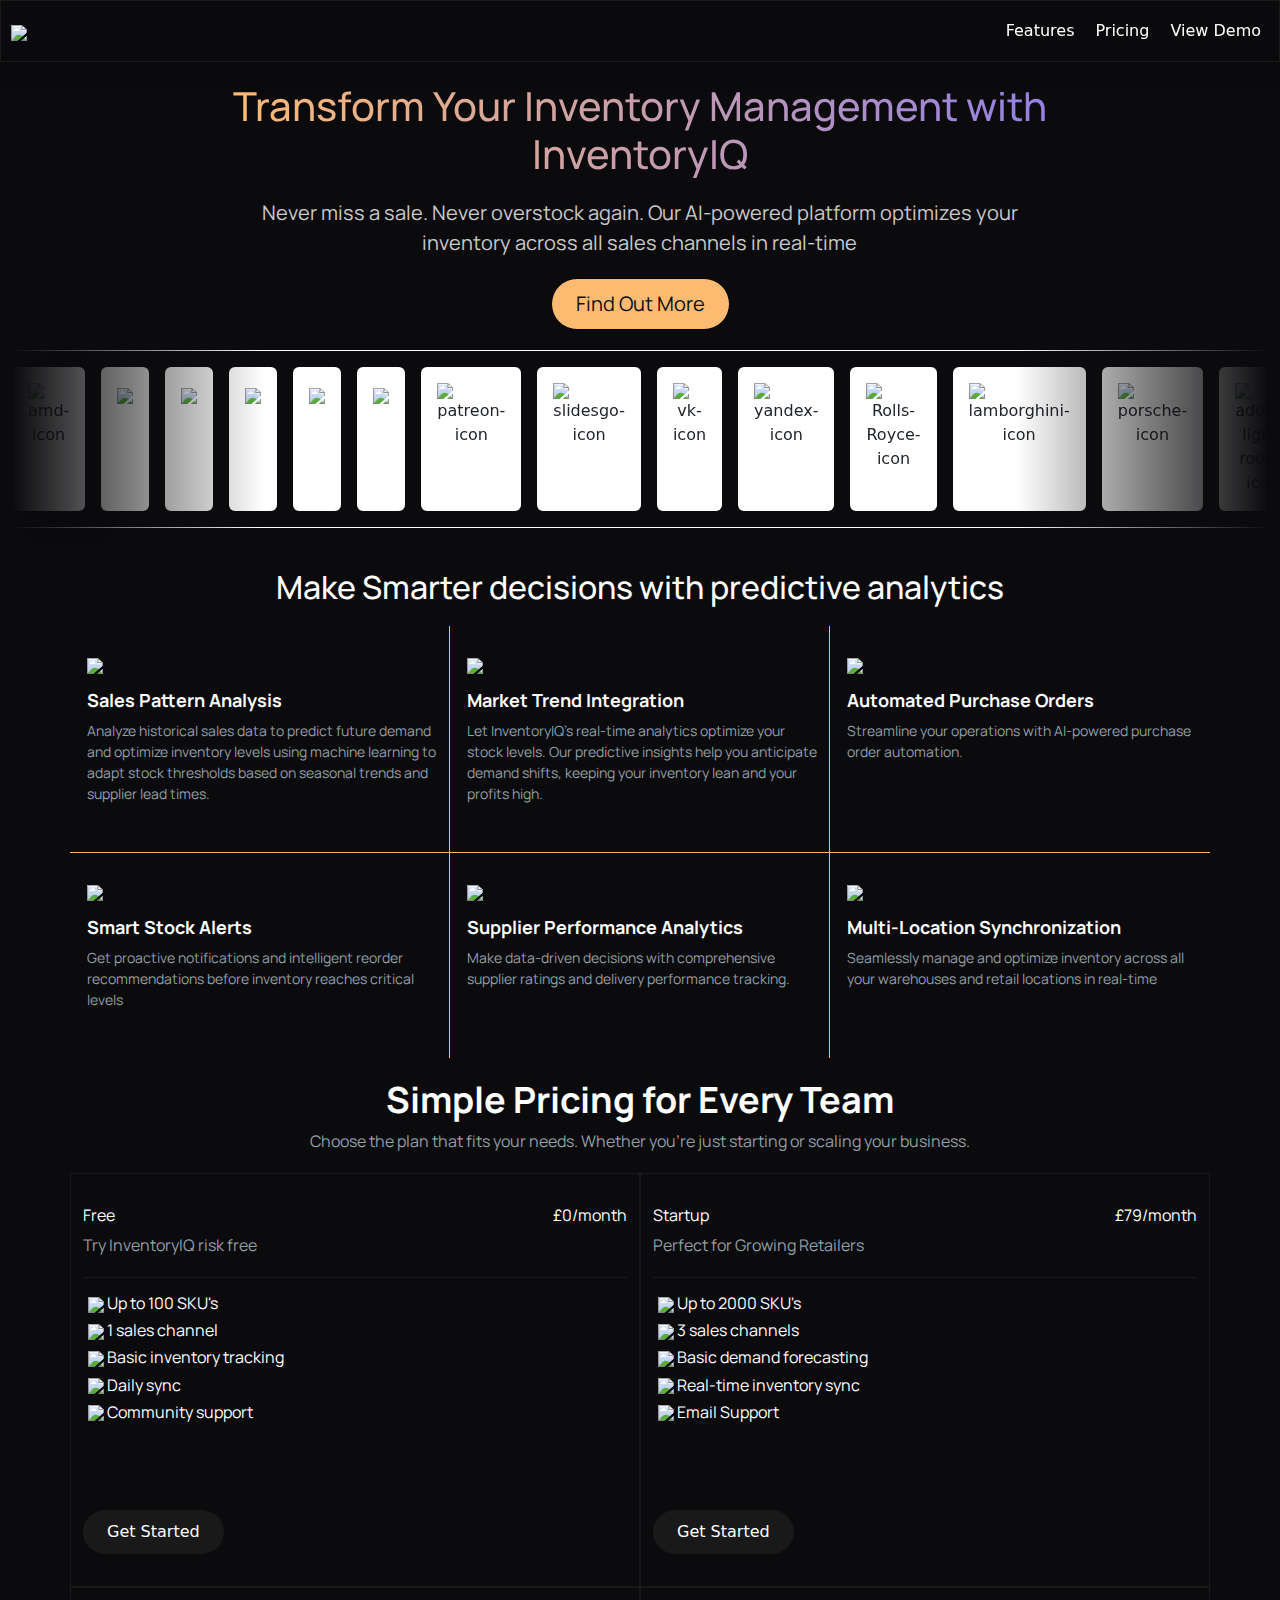
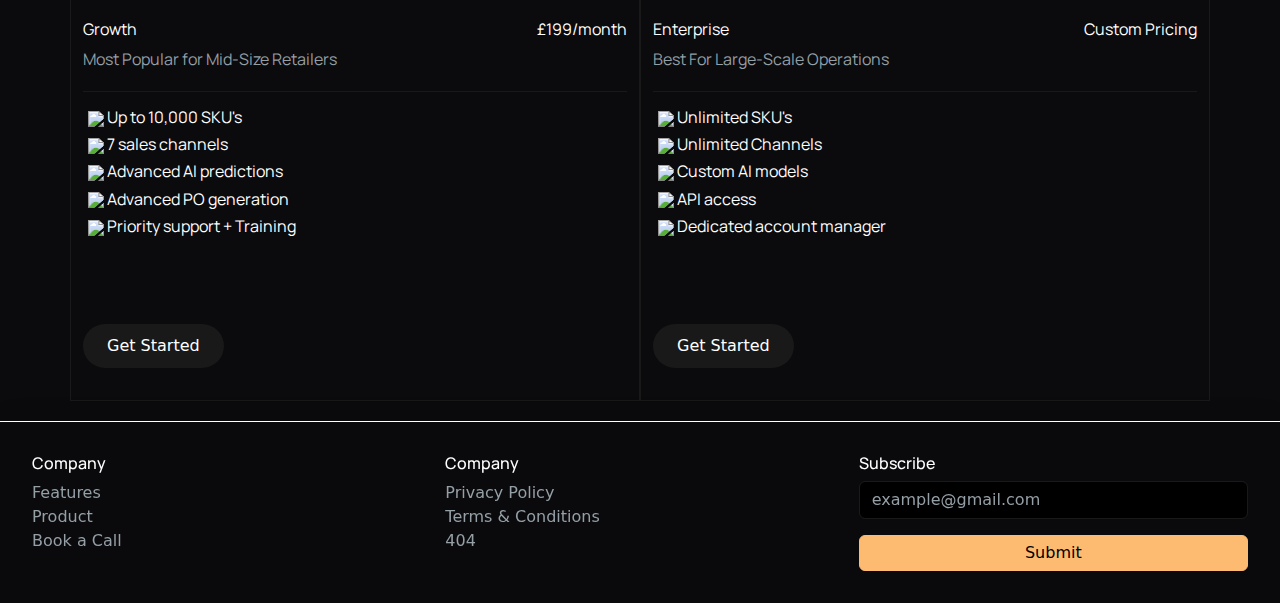
==== sass.html @ 571ef9f0 "Add files via upload" ====
<!DOCTYPE html>
<html>
    <head>
        <meta charset="utf-8">
        <meta http-equiv="X-UA-Compatible" content="IE=edge">
        <title></title>
        <meta name="description" content="">
        <meta name="viewport" content="width=device-width, initial-scale=1">

        <!--Google Fonts Api-->
        <link rel="preconnect" href="https://fonts.googleapis.com">
        <link rel="preconnect" href="https://fonts.gstatic.com" crossorigin>
        <link href="https://fonts.googleapis.com/css2?family=Manrope:wght@200..800&display=swap" rel="stylesheet">

        <link rel="stylesheet" href="sass.css">
        <!-- Bootstrap CSS for styling and layout-->
        <link href="https://cdn.jsdelivr.net/npm/bootstrap@5.3.3/dist/css/bootstrap.min.css" rel="stylesheet"
        integrity="sha384-QWTKZyjpPEjISv5WaRU9OFeRpok6YctnYmDr5pNlyT2bRjXh0JMhjY6hW+ALEwIH" 
        crossorigin="anonymous">
    </head>
<body class="body">

<nav id="nav1" class="navbar navbar-light navbar-expand-md sticky-top  ">
  <div class="container-fluid col-12   " id="navigation">
    <a href="" class="navbar-brand">
        <img src="./images/icons8-html.svg">
    </a>
    <!--Toggle Button for mobile devices-->
    <button class="navbar-toggler" type="button" data-bs-toggle="collapse" data-bs-target="#main-nav"
    aria-controls="main-nav" aria-expanded="false" aria-label="Toggle navigation">
      <span class="navbar-toggler-icon  "></span>
    </button>
    <!--Navbar Links-->
    <div class="collapse navbar-collapse justify-content-end align-center " id="main-nav">
        <ul class="navbar-nav">
          <li class="nav-item">
            <a class="nav-link" id="link1" href="#">Features</a>
          </li>

          <li class="nav-item">
            <a class="nav-link" id="link2" href="#">Pricing</a>
          </li>

          
          <li class="nav-item">
            <a class="nav-link " id="link3" href="#" >View Demo</a>
          </li>

          
        </ul>
    </div>
  </div>        
</nav>

<div class="container-fluid
" >
  <div class="row">
    <main>
      <h1 class="mx-auto text-center col-12 col-lg-8 ">Transform Your Inventory Management with InventoryIQ</h1>
      <p id="p1" class="text-center mx-auto col-12 col-lg-8"> Never miss a sale. Never overstock again. Our AI-powered 
      platform optimizes your inventory across all sales channels in real-time</p>

      <button class="mx-auto d-flex" id="cta">Find Out More</button>


      <div class="scroller col-12 mx-auto text-center d-flex" data-animated="true"  >
        <ul class="tag-list scroller__inner ">
          <li class="shadow-lg rounded" ><a ><img class="img" src="./images/amd.svg" alt="amd-icon"></a>
          </li>
          <li class="rounded"><a ><img class="img" src="./images/docker.svg"></a>
          </li>
          <li class="rounded"><a ><img class="img" src="./images/firefox.svg"></a>
          </li>
          <li class="rounded"><a ><img class="img" src="./images/freepik.svg"></a>
          </li>      
          <li class="rounded" ><a ><img class="img" src="./images/illustrator.svg"></a>
          </li>
          
          <li class="rounded"><a ><img class="img" src="./images/napster.svg" 
             ></a></li>
    
          <li class="rounded"><a ><img class="img" src="./images/patreon.svg
            " alt="patreon-icon"></a></li>
    
          <li class="rounded"><a ><img class="img" src="./images/slidesgo.svg"  
            alt="slidesgo-icon"></a></li> 
    
          <li class="rounded"><a ><img class="img" src="./images/vk.svg" 
           alt="vk-icon" ></a></li>  
    
          <li class="rounded"><a ><img class="img" src="./images/yandex.svg"
           alt="yandex-icon"  ></a></li>

           <li class="rounded"><a ><img class="img" src="./images/rolls-royce-icon.svg"
            alt="Rolls-Royce-icon"  ></a></li> 

          <li class="rounded"><a ><img class="img" src="./images/lamborghini-icon.svg"
          alt="lamborghini-icon"  ></a></li>

          <li class="rounded"><a ><img class="img" src="./images/porsche-icon.svg"
            alt="porsche-icon"  ></a></li>

           <li class="rounded"><a ><img class="img" src="./images/adobe-light-room-icon.svg"
           alt="adobe-light-room-icon"  ></a></li>  

           <li class="rounded"><a ><img class="img" src="./images/zhihu-icon.svg"
            alt="zhihu-icon"  ></a></li>

          <!--Section 2 of Icons-->

           <li class="rounded"><a ><img class="img" src="./images/amd.svg" alt="amd-icon"
            aria-hidden="true"></a></li>

           <li class="rounded"><a ><img class="img" src="./images/docker.svg"
            aria-hidden="true"></a></li>

           <li class="rounded"><a ><img class="img" src="./images/firefox.svg"
            aria-hidden="true"></a></li>

           <li class="rounded"><a ><img class="img" src="./images/freepik.svg"
            aria-hidden="true"></a></li>  

           <li class="rounded"><a ><img class="img" src="./images/illustrator.svg" 
            aria-hidden="true"></a>

            <li class="rounded"><a ><img class="img" src="./images/napster.svg" 
            aria-hidden="true"  ></a></li>
     
           <li class="rounded"><a ><img class="img" src="./images/patreon.svg
             " aria-hidden="true" alt="patreon-icon"></a></li>
     
           <li class="rounded"><a ><img class="img" src="./images/slidesgo.svg"  
             alt="slidesgo-icon" aria-hidden="true"></a></li> 
     
           <li class="rounded"><a ><img class="img" src="./images/vk.svg" 
            alt="vk-icon" aria-hidden="true" ></a></li>  
     
           <li class="rounded"><a ><img class="img" src="./images/yandex.svg"
            alt="yandex-icon" aria-hidden="true" ></a></li>
           </li>

           <li class="rounded"><a ><img class="img" src="./images/rolls-royce-icon.svg"
            alt="Rolls-Royce-icon" aria-hidden="true" ></a></li> 

          <li class="rounded"><a ><img class="img" src="./images/lamborghini-icon.svg"
          alt="lamborghini-icon" aria-hidden="true" ></a></li>

          <li class="rounded"><a ><img class="img" src="./images/porsche-icon.svg"
            alt="porsche-icon"  aria-hidden="true"></a></li>

           <li class="rounded"><a ><img class="img" src="./images/adobe-light-room-icon.svg"
           alt="adobe-light-room-icon" aria-hidden="true" ></a></li>  

           <li class="rounded"><a ><img class="img" src="./images/zhihu-icon.svg"
            alt="zhihu-icon" aria-hidden="true" ></a></li>
        </ul>
      </div> 

    </main>
    
    
    
  </div>
</div>

<div class="container" id="features">
  <div class="row justify-content-center">

    <h2 id="h2" class="col-12  col-md-12 mx-auto text-center">Make Smarter decisions with predictive analytics</h2>
    
    <div id="section1" class="section col-sm-12 col-md-4   ">
      <img src="./images/graph-icon.svg">
      <h2>Sales Pattern Analysis</h2>
      <p>Analyze historical sales data to predict future demand and optimize inventory levels using machine
      learning to adapt stock thresholds based on seasonal trends and supplier lead times.</p>
    </div>

    <div id="section2" class="section col-sm-12 col-md-4  ">
      <img src="./images/bullseye-icon.svg">
      <h2>Market Trend Integration</h2>
      <p>Let InventoryIQ's real-time analytics optimize your stock levels. Our predictive insights help you
      anticipate demand shifts, keeping your inventory lean and your profits high.</p>
    </div>

    <div id="section3" class="section col-sm-12 col-md-4  ">
      <img src="./images/lightning-icon.svg">
      <h2>Automated Purchase Orders</h2>
      <p>Streamline your operations with AI-powered purchase order automation.</p>
    </div>

    
    
      <div id="section4" class="section col-sm-12 col-md-4  ">
        <img src="./images/performance-graph-icon.svg">
        <h2>Smart Stock Alerts</h2>
        <p>Get proactive notifications and intelligent reorder recommendations before inventory reaches critical levels</p>
      </div>

      <div id="section5" class="section col-sm-12  col-md-4  ">
        <img src="./images/transport-cart-icon.svg">
        <h2>Supplier Performance Analytics</h2>
        <p>Make data-driven decisions with comprehensive supplier ratings and delivery performance tracking.</p>
      </div>

      <div id="section6" class="section col-sm-12 col-md-4  ">
        <img src="./images/location-pin-icon.svg">
        <h2>Multi-Location Synchronization</h2>
        <p>Seamlessly manage and optimize inventory across all your warehouses and retail locations in real-time</p>
      </div>
    
    

  </div>

</div>

<div class="container" id="pricing">
  <div class="row justify-content-center " >
    <h2 class="mx-auto text-center col-12 col-lg-8" id="pricingH2">Simple Pricing for Every Team</h2>
    <p id="pricingParagraph" class="mx-auto text-center col-10 col-lg-8">Choose the plan that fits your needs.
       Whether you're just starting or scaling your business.</p>

       
          <div class="col-sm-12 col-md-6  " id="free">
            <div  class="d-flex justify-content-between col-12"> 
              <h2 class="float-start ">Free</h2>
              <h2 class="float-end ">£0/month</h2> </div>
              <p>Try InventoryIQ risk free</p>  

                <h2><img src="./images/tick-icon.svg" class="pricingImage"> Up to 100 SKU's</h2> 
                <h2><img src="./images/tick-icon.svg" class="pricingImage"> 1 sales channel</h2> 
                <h2><img src="./images/tick-icon.svg" class="pricingImage"> Basic inventory tracking</h2> 
                <h2><img src="./images/tick-icon.svg" class="pricingImage"> Daily sync</h2>
                <h2><img src="./images/tick-icon.svg" class="pricingImage"> Community support</h2> 

                <button class="pricingCta rounded-pill">Get Started</button>

          </div>


          <div class="col-sm-12 col-md-6" id="startup">
            <div  class="d-flex justify-content-between col-12"> 
              <h2 class="float-start ">Startup</h2>
              <h2 class="float-end ">£79/month</h2> </div>
              <p>Perfect for Growing Retailers</p>

              <h2><img src="./images/tick-icon.svg" class="pricingImage"> Up to 2000 SKU's</h2>
              <h2><img src="./images/tick-icon.svg" class="pricingImage"> 3 sales channels</h2>
              <h2><img src="./images/tick-icon.svg" class="pricingImage"> Basic demand forecasting</h2>
              <h2><img src="./images/tick-icon.svg" class="pricingImage"> Real-time inventory sync</h2>
              <h2><img src="./images/tick-icon.svg" class="pricingImage"> Email Support</h2>

              <button class="pricingCta rounded-pill">Get Started</button>

          </div>


          <div class="col-sm-12 col-md-6" id="growth">
            
              <div  class="d-flex justify-content-between col-12"> 
                <h2 class="float-start ">Growth</h2>
                <h2 class="float-end ">£199/month</h2> </div>
                <p>Most Popular for Mid-Size Retailers</p>

                <h2><img src="./images/tick-icon.svg" class="pricingImage"> Up to 10,000 SKU's</h2>
                <h2><img src="./images/tick-icon.svg" class="pricingImage"> 7 sales channels</h2>
                <h2><img src="./images/tick-icon.svg" class="pricingImage"> Advanced AI predictions</h2>
                <h2><img src="./images/tick-icon.svg" class="pricingImage"> Advanced PO generation</h2>
                <h2><img src="./images/tick-icon.svg" class="pricingImage"> Priority support + Training</h2>

                <button class="pricingCta rounded-pill">Get Started</button>

          </div>

          <div class="col-sm-12 col-md-6 " id="enterprise">
            <div  class="d-flex justify-content-between col-12"> 
              <h2 class="float-start ">Enterprise</h2>
              <h2 class="float-end ">Custom Pricing </h2> </div>
              <p>Best For Large-Scale Operations </p>

              <h2><img src="./images/tick-icon.svg" class="pricingImage"> Unlimited SKU's</h2>
              <h2><img src="./images/tick-icon.svg" class="pricingImage"> Unlimited Channels</h2>
              <h2><img src="./images/tick-icon.svg" class="pricingImage"> Custom AI models</h2>
              <h2><img src="./images/tick-icon.svg" class="pricingImage"> API access</h2>
              <h2><img src="./images/tick-icon.svg" class="pricingImage"> Dedicated account manager</h2>

              <button class="pricingCta rounded-pill">Get Started</button>

          </div>  
       
  </div>
</div>



<!--Footer-->
<div class="container-fluid" id="footer">
  <div class="row justify-content-center">

    <div class=" col-sm-12 col-md-4">
      <h2>Company</h2>
        <ul>
          <li><a>Features</a></li>
          <li><a href="#">Product</a></li>
          <li><a href="#">Book a Call</a></li>
        </ul>
    </div>

    <div class="col-sm-12  col-md-4">
      <h2>Company</h2>
      <ul>
        <li><a href="#">Privacy Policy</a></li>
        <li><a href="#">Terms & Conditions</a></li>
        <li><a href="#">404</a></li>
      </ul>
    </div>

    <div class="col-sm-12 col-md-4">
      <h2>Subscribe</h2>
      <form>
        <input type="email" class="form-control " placeholder="example@gmail.com" id="emailLabel">
        <button type="submit" id="formCta" class="text-center col-12 ">Submit</button>

      </form>
    </div>


  </div>
</div>






<script src="https://cdn.jsdelivr.net/npm/@popperjs/core@2.11.8/dist/umd/popper.min.js" integrity="sha384-I7E8VVD/ismYTF4hNIPjVp/Zjvgyol6VFvRkX/vR+Vc4jQkC+hVqc2pM8ODewa9r" crossorigin="anonymous"></script>
<script src="https://cdn.jsdelivr.net/npm/bootstrap@5.3.3/dist/js/bootstrap.min.js" integrity="sha384-0pUGZvbkm6XF6gxjEnlmuGrJXVbNuzT9qBBavbLwCsOGabYfZo0T0to5eqruptLy" crossorigin="anonymous"></script>
<script src="https://ajax.googleapis.com/ajax/libs/jquery/3.7.1/jquery.min.js"></script>
<script src="./main.js"></script>
</body>
</html>
---- sass.css ----
* {
    padding: 0px;
    margin: 0px;

}

.body{
    background: #0B0B0D;
}

#nav1{
  padding: 10px;
}

/* #navigation {
    
border-radius: 16px;
background:rgba(0, 0, 0,0.01);
box-shadow: 0 4px 30px rgba(0, 0, 0, 0.1);
backdrop-filter: blur(20px);
-webkit-backdrop-filter: blur(20px);
border: 1px solid #19191A;
margin-bottom: 20px;
padding: 10px;
} */


.navbar-toggler-icon {
   
background-image: url("data:image/svg+xml,%3csvg xmlns='http://www.w3.org/2000/svg' viewBox='0 0 30 30'%3e%3cpath stroke='rgba(255, 255, 255, 1)' stroke-linecap='round' stroke-miterlimit='10' stroke-width='2' d='M4 7h22M4 15h22M4 23h22'/%3e%3c/svg%3e") !important;
}


#link1{
    color:#ffffff;
    cursor: pointer;
}

#link2{
    color:#ffffff;
    cursor: pointer;
    margin-left: 5px;
}

#link3{
    color:#ffffff;
    cursor: pointer;
    margin-left: 5px;
}

h1,p,h2 {
    font-family: 'Manrope';
}

main h1, main p {
  margin-bottom: 20px;
  padding: 0px;
}

h1{
  
    background: #FDBB72;
    background: linear-gradient(to right, #FDBB72 0%, #927FE4 100%);
    -webkit-background-clip: text;
    -webkit-text-fill-color: transparent;
    font-size: 40px;
    padding-bottom:20px;
    font-weight: bold;
}

p{
    color: #ffffffcc;
    font-size: 20px;
    padding-bottom: 20px;
}

#h2{
  color: #ffffff;
  margin-bottom: 20px;
}

#h1{
  font-size: 40px;
  color:  #FDBB72;
  margin-bottom: 20px;
}

#cta{
    background-color:#FDBB72;
    font-family:'Manrope';
    font-size: 20px;
    color: #0B0B0D;
    padding:10px 24px;
    border-radius:50px;
    border: 1px solid black;
    margin-bottom: 20px;
}

#cta:hover{
    opacity:0.7;
}

/*Infinite Scroll CSS */




.tag-list {
    margin: 0;
    padding-inline: 0;
    list-style: none;
  }
  
  .tag-list li{
    padding: 1rem;
    background-color: white;
  }
  
  .scroller {
  /* max-width: 600px; */
  max-width: 600px;
    margin-bottom: 20px
  }
  
  
  .scroller__inner {
    display: flex;
    gap: 1rem;
    padding-block: 1rem;
    /*max-width: 600px;*/
    border-bottom: 1px solid white;
    border-top: 1px solid white;
    margin-bottom: 20px;
  }
  
  
  
  .scroller[data-animated=true]{
    overflow: hidden;
    /*max-width: 600px;*/
    max-width: 100%;
    -webkit-mask: linear-gradient(
      90deg,
      transparent,
      white 20%,
      white 80%,
      transparent
      );
  
      mask: linear-gradient(
      90deg,
      transparent,
      white 20%,
      white 80%,
      transparent
      );
  }
  
  .scroller[data-animated=true] .scroller__inner {
    flex-wrap: nowrap;
    animation: 
    scroll
    var(--_animation-duration,50s)
    var(--_animation-direction,forwards)
    linear infinite;
    width: max-content;
  }
  
  .scroller[data-direction='right']{
    --_animation-direction: reverse;
  }
  
  -scroller[data-direction='left']{
    --_animation-direction: forwards;
  }
  
  .scroller[data-speed='fast']{
  --_animation-duration: 40s;
  }
  
  .scroller[data-speed="slow"]{
  --_animation-duration: 120s;
  }
  
  @keyframes scroll {
    to {
      transform: translate(calc(-50% - 0.5rem));
    }
  }
  
  .img {
    width: 52px;
    
  }
  
  

/* End of Infinite Scroll CSS*/

#features h2, #features p {
  padding: 0px;
}

.section {
  
  padding:32px;
  gap: 16px;
  
}

#h2 {
  margin-bottom: 20px !important;
  margin-left: 0px !important;
  margin-right: 0px !important;

}

.section h2 {
  font-weight: bold;
  font-size: 18px;
  color:white;
  margin-left: 5px;
  padding: 0px;
}

.section p {
  color:#949fa6;
  font-size: 14px;
  margin-left: 5px;
}

.section img {
  margin-left: 5px;
  width: 24px;
  padding-bottom: 16px;
  
}
/*
#section1,#section2 {
  border-right: 1px solid #FDBB72;
  border-bottom:1px solid #FDBB72;
}

#section3 {
  border-bottom: 1px solid #FDBB72;
}

#section4,#section5 {
  border-right: 1px solid #FDBB72;
}
*/
#features{
  margin-bottom: 20px;
}

#pricing {
  margin-bottom: 20px;
}

#pricingH2 {
  color: white;
  font-weight: bold;
  font-size: 36px;
  padding: 0px;
}

#pricingParagraph{
  color: #949fa6;
  font-size: 16px;
  padding: 0px;
  margin-bottom: 20px;
}

#footer {
  background:rgba(0, 0, 0,0.01);
box-shadow: 0 4px 30px rgba(0, 0, 0, 0.1);
backdrop-filter: blur(20px);
-webkit-backdrop-filter: blur(20px);
border-top: 1px solid #ffffff;
padding: 32px;
}

/*#free {
  width: 40%;
}*/

#free, #startup, #growth, #enterprise {
  gap: 80px;
  padding-bottom: 32px;
  padding-top: 32px;
  border: 1px solid #19191A;
}

#free h2, #startup h2, #growth h2, #enterprise h2 {
  font-size: 16px;
  font-weight:normal;
  color:#ffffff;
}

.pricingImage {
  height: 16px;
  padding-left: 5px;
}

#free p , #startup p, #growth p, #enterprise p{
  color: #949fa6;
  font-size: 16px;
  border-bottom: 1px solid #19191A;

}

.pricingCta {
  background-color: #19191A;
  color: #ffffff;
  padding: 10px 24px;
  border: none;
  margin-top: 80px;
}

.pricingCta:hover {
  opacity: 0.7;
}



#footer h2 {
  color: #ffffff;
  font-size: 16px;
}

#footer li {
  list-style: none;
}

#footer a {
  color: #949fa6;
}

#footer ul {
  padding: 0px;
}

#emailLabel {
  background-color: #000000;
  border: 1px solid #19191A;
  color: #ffffff;
  margin-bottom: 16px;
}

#emailLabel::placeholder {
  color: #949fa6;
}

#emailLabel:focus-within {
  border-color: #FDBB72 !important;
  box-shadow: none !important;
  color: white;
}

#formCta {
  background-color: #FDBB72;
  border: 1px solid #FDBB72;
  border-radius:var(--bs-border-radius);
  padding: 5px;
}

li a {
  text-decoration: none;
}


 @media only screen and (min-width:450px) and (max-width:575.98px) {
/* Styles for Portrait phones */
#section1, #section2, #section3, #section4 , #section5 , #section6 {
  border-bottom: 1px solid #FDBB72;
  border-right: none;
}

#navigation {
    
  background:rgba(0, 0, 0,0.01);
  box-shadow: 0 4px 30px rgba(0, 0, 0, 0.1);
  backdrop-filter: blur(20px);
  -webkit-backdrop-filter: blur(20px);
  border: 1px solid #19191A;
  margin-bottom: 20px;
  padding: 10px;
  border-radius: 0px;
  }

  #nav1 {
    padding: 0px;
  }

  #link3,#link2,#link1 {
    margin-left: 5px;
  }

  #section1,#section2,#section3,#section4,#section5,#section6{
    border: none;
  }

 
}


@media only screen and (min-width:576px) and (max-width:767.98px) {
/* Styles for Landscape phones */ 


#navigation {
    
  background:rgba(0, 0, 0,0.01);
  box-shadow: 0 4px 30px rgba(0, 0, 0, 0.1);
  backdrop-filter: blur(20px);
  -webkit-backdrop-filter: blur(20px);
  border: 1px solid #19191A;
  margin-bottom: 20px;
  padding: 10px;
  border-radius: 0px;
  margin-top: 0px;
  margin-left: 0px;
  margin-right: 0px;
  }

  #nav1 {
    padding: 0px;
  }

  #link3,#link2,#link1 {
    margin-left: 5px;
  }

  
  #section1,#section2,#section3,#section4,#section5,#section6{
    border: none;
  }

}

@media only screen and (min-width:768px) and (max-width:991.98px) {
 /* Styles tablets */

 #nav1 {
  padding: 0px;
 }

 #navigation {
    
  background:rgba(0, 0, 0,0.01);
  box-shadow: 0 4px 30px rgba(0, 0, 0, 0.1);
  backdrop-filter: blur(20px);
  -webkit-backdrop-filter: blur(20px);
  border: 1px solid #19191A;
  margin-bottom: 20px;
  padding: 10px;
  border-radius: 0px;
  margin-top: 0px;
  margin-left: 0px;
  margin-right: 0px;
  }

  #link3,#link2,#link1 {
    margin-left: 5px;
  }

  
#section1,#section2 {
  border-right: 1px solid #FDBB72;
  border-bottom:1px solid #FDBB72;
}

#section3 {
  border-bottom: 1px solid #FDBB72;
}

#section4,#section5 {
  border-right: 1px solid #FDBB72;
}

}

@media only screen and  (min-width:992px) and (max-width:1199.98px) {
/* Styles for portrait tablets and large phones */

#link3,#link2,#link1 {
  margin-left: 5px;
}


#section1,#section2 {
border-right: 1px solid #FDBB72;
border-bottom:1px solid #FDBB72;
}

#section3 {
border-bottom: 1px solid #FDBB72;
}

#section4,#section5 {
border-right: 1px solid #FDBB72;
}

#nav1 {
  padding: 0px;
 }

 #navigation {
    
  background:rgba(0, 0, 0,0.01);
  box-shadow: 0 4px 30px rgba(0, 0, 0, 0.1);
  backdrop-filter: blur(20px);
  -webkit-backdrop-filter: blur(20px);
  border: 1px solid #19191A;
  margin-bottom: 20px;
  padding: 10px;
  border-radius: 0px;
  margin-top: 0px;
  margin-left: 0px;
  margin-right: 0px;
  }

}

@media only screen and (min-width: 1200px)  {
/* Styles for laptops and desktops */

#nav1 {
  padding: 0px;
 }

 #navigation {
    
  background:rgba(0, 0, 0,0.01);
  box-shadow: 0 4px 30px rgba(0, 0, 0, 0.1);
  backdrop-filter: blur(20px);
  -webkit-backdrop-filter: blur(20px);
  border: 1px solid #19191A;
  margin-bottom: 20px;
  padding: 10px;
  border-radius: 0px;
  margin-top: 0px;
  margin-left: 0px;
  margin-right: 0px;
  }

  #link3,#link2,#link1 {
    margin-left: 5px;
  }
  
  
  #section1,#section2 {
  border-right: 1px solid #FDBB72;
  border-bottom:1px solid #FDBB72;
  }
  
  #section3 {
  border-bottom: 1px solid #FDBB72;
  }
  
  #section4,#section5 {
  border-right: 1px solid #FDBB72;
  }

}
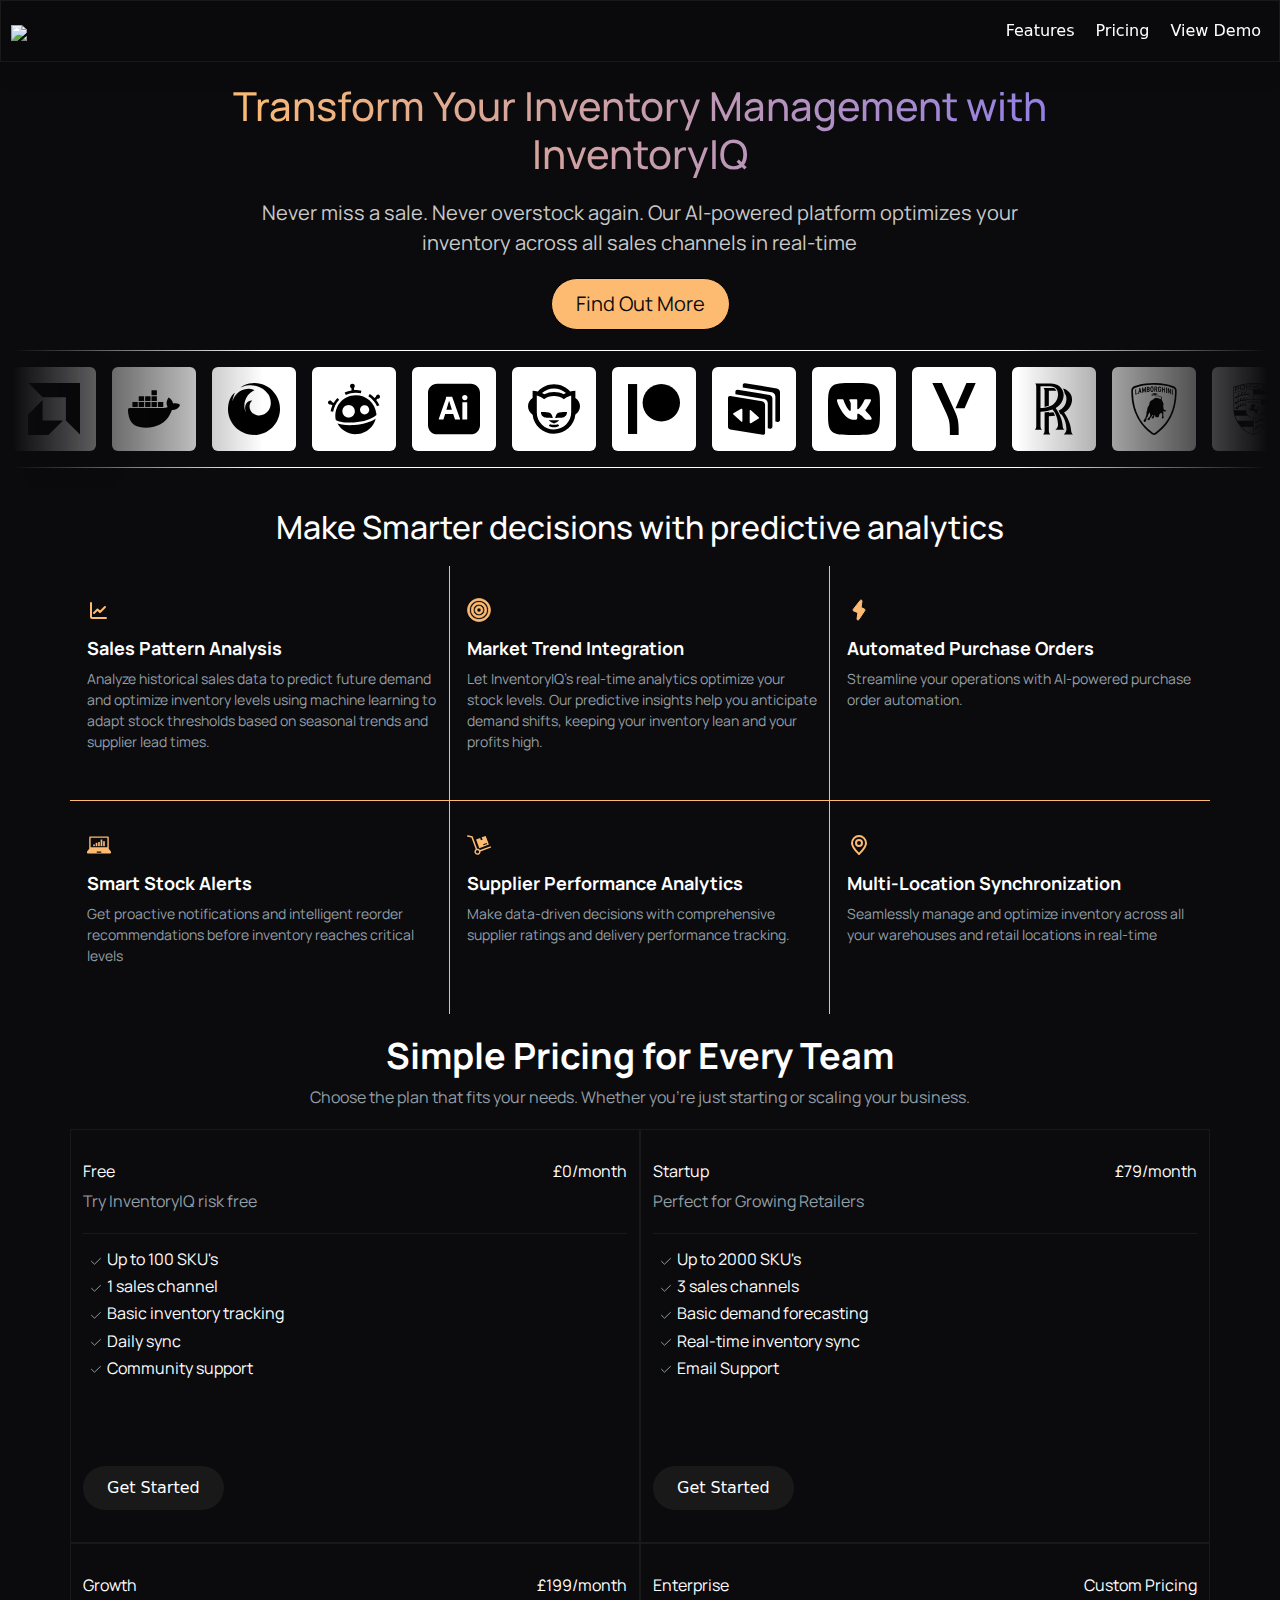
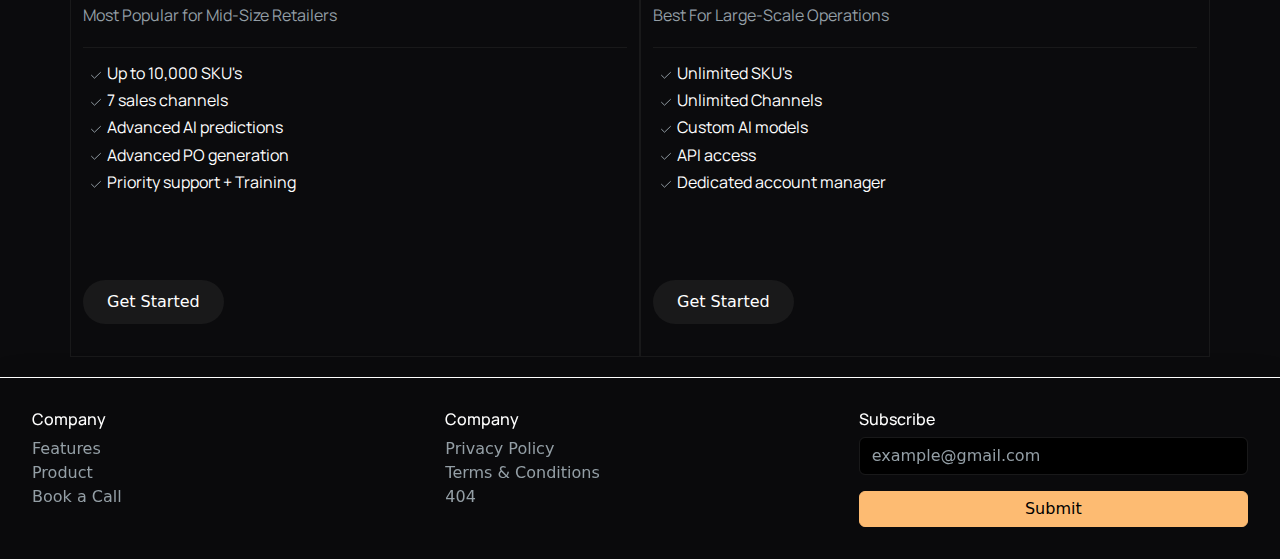
==== commit 76628b80: "Update sass.html" ====
--- a/sass.html
+++ b/sass.html
@@ -23,7 +23,7 @@
 <nav id="nav1" class="navbar navbar-light navbar-expand-md sticky-top  ">
   <div class="container-fluid col-12   " id="navigation">
     <a href="" class="navbar-brand">
-        <img src="./images/icons8-html.svg">
+        <img src="images/icons8-html.svg">
     </a>
     <!--Toggle Button for mobile devices-->
     <button class="navbar-toggler" type="button" data-bs-toggle="collapse" data-bs-target="#main-nav"
@@ -65,93 +65,93 @@
 
       <div class="scroller col-12 mx-auto text-center d-flex" data-animated="true"  >
         <ul class="tag-list scroller__inner ">
-          <li class="shadow-lg rounded" ><a ><img class="img" src="./images/amd.svg" alt="amd-icon"></a>
-          </li>
-          <li class="rounded"><a ><img class="img" src="./images/docker.svg"></a>
-          </li>
-          <li class="rounded"><a ><img class="img" src="./images/firefox.svg"></a>
-          </li>
-          <li class="rounded"><a ><img class="img" src="./images/freepik.svg"></a>
+          <li class="shadow-lg rounded" ><a ><img class="img" src="images/amd.svg" alt="amd-icon"></a>
+          </li>
+          <li class="rounded"><a ><img class="img" src="images/docker.svg"></a>
+          </li>
+          <li class="rounded"><a ><img class="img" src="images/firefox.svg"></a>
+          </li>
+          <li class="rounded"><a ><img class="img" src="images/freepik.svg"></a>
           </li>      
-          <li class="rounded" ><a ><img class="img" src="./images/illustrator.svg"></a>
+          <li class="rounded" ><a ><img class="img" src="images/illustrator.svg"></a>
           </li>
           
-          <li class="rounded"><a ><img class="img" src="./images/napster.svg" 
+          <li class="rounded"><a ><img class="img" src="images/napster.svg" 
              ></a></li>
     
-          <li class="rounded"><a ><img class="img" src="./images/patreon.svg
+          <li class="rounded"><a ><img class="img" src="images/patreon.svg
             " alt="patreon-icon"></a></li>
     
-          <li class="rounded"><a ><img class="img" src="./images/slidesgo.svg"  
+          <li class="rounded"><a ><img class="img" src="images/slidesgo.svg"  
             alt="slidesgo-icon"></a></li> 
     
-          <li class="rounded"><a ><img class="img" src="./images/vk.svg" 
+          <li class="rounded"><a ><img class="img" src="images/vk.svg" 
            alt="vk-icon" ></a></li>  
     
-          <li class="rounded"><a ><img class="img" src="./images/yandex.svg"
+          <li class="rounded"><a ><img class="img" src="images/yandex.svg"
            alt="yandex-icon"  ></a></li>
 
-           <li class="rounded"><a ><img class="img" src="./images/rolls-royce-icon.svg"
+           <li class="rounded"><a ><img class="img" src="images/rolls-royce-icon.svg"
             alt="Rolls-Royce-icon"  ></a></li> 
 
-          <li class="rounded"><a ><img class="img" src="./images/lamborghini-icon.svg"
+          <li class="rounded"><a ><img class="img" src="images/lamborghini-icon.svg"
           alt="lamborghini-icon"  ></a></li>
 
-          <li class="rounded"><a ><img class="img" src="./images/porsche-icon.svg"
+          <li class="rounded"><a ><img class="img" src="images/porsche-icon.svg"
             alt="porsche-icon"  ></a></li>
 
-           <li class="rounded"><a ><img class="img" src="./images/adobe-light-room-icon.svg"
+           <li class="rounded"><a ><img class="img" src="images/adobe-light-room-icon.svg"
            alt="adobe-light-room-icon"  ></a></li>  
 
-           <li class="rounded"><a ><img class="img" src="./images/zhihu-icon.svg"
+           <li class="rounded"><a ><img class="img" src="images/zhihu-icon.svg"
             alt="zhihu-icon"  ></a></li>
 
           <!--Section 2 of Icons-->
 
-           <li class="rounded"><a ><img class="img" src="./images/amd.svg" alt="amd-icon"
+           <li class="rounded"><a ><img class="img" src="images/amd.svg" alt="amd-icon"
             aria-hidden="true"></a></li>
 
-           <li class="rounded"><a ><img class="img" src="./images/docker.svg"
+           <li class="rounded"><a ><img class="img" src="images/docker.svg"
             aria-hidden="true"></a></li>
 
-           <li class="rounded"><a ><img class="img" src="./images/firefox.svg"
+           <li class="rounded"><a ><img class="img" src="images/firefox.svg"
             aria-hidden="true"></a></li>
 
-           <li class="rounded"><a ><img class="img" src="./images/freepik.svg"
+           <li class="rounded"><a ><img class="img" src="images/freepik.svg"
             aria-hidden="true"></a></li>  
 
-           <li class="rounded"><a ><img class="img" src="./images/illustrator.svg" 
+           <li class="rounded"><a ><img class="img" src="images/illustrator.svg" 
             aria-hidden="true"></a>
 
-            <li class="rounded"><a ><img class="img" src="./images/napster.svg" 
+            <li class="rounded"><a ><img class="img" src="images/napster.svg" 
             aria-hidden="true"  ></a></li>
      
-           <li class="rounded"><a ><img class="img" src="./images/patreon.svg
+           <li class="rounded"><a ><img class="img" src="images/patreon.svg
              " aria-hidden="true" alt="patreon-icon"></a></li>
      
-           <li class="rounded"><a ><img class="img" src="./images/slidesgo.svg"  
+           <li class="rounded"><a ><img class="img" src="images/slidesgo.svg"  
              alt="slidesgo-icon" aria-hidden="true"></a></li> 
      
-           <li class="rounded"><a ><img class="img" src="./images/vk.svg" 
+           <li class="rounded"><a ><img class="img" src="images/vk.svg" 
             alt="vk-icon" aria-hidden="true" ></a></li>  
      
-           <li class="rounded"><a ><img class="img" src="./images/yandex.svg"
+           <li class="rounded"><a ><img class="img" src="images/yandex.svg"
             alt="yandex-icon" aria-hidden="true" ></a></li>
            </li>
 
-           <li class="rounded"><a ><img class="img" src="./images/rolls-royce-icon.svg"
+           <li class="rounded"><a ><img class="img" src="images/rolls-royce-icon.svg"
             alt="Rolls-Royce-icon" aria-hidden="true" ></a></li> 
 
-          <li class="rounded"><a ><img class="img" src="./images/lamborghini-icon.svg"
+          <li class="rounded"><a ><img class="img" src="images/lamborghini-icon.svg"
           alt="lamborghini-icon" aria-hidden="true" ></a></li>
 
-          <li class="rounded"><a ><img class="img" src="./images/porsche-icon.svg"
+          <li class="rounded"><a ><img class="img" src="images/porsche-icon.svg"
             alt="porsche-icon"  aria-hidden="true"></a></li>
 
-           <li class="rounded"><a ><img class="img" src="./images/adobe-light-room-icon.svg"
+           <li class="rounded"><a ><img class="img" src="images/adobe-light-room-icon.svg"
            alt="adobe-light-room-icon" aria-hidden="true" ></a></li>  
 
-           <li class="rounded"><a ><img class="img" src="./images/zhihu-icon.svg"
+           <li class="rounded"><a ><img class="img" src="images/zhihu-icon.svg"
             alt="zhihu-icon" aria-hidden="true" ></a></li>
         </ul>
       </div> 
@@ -169,21 +169,21 @@
     <h2 id="h2" class="col-12  col-md-12 mx-auto text-center">Make Smarter decisions with predictive analytics</h2>
     
     <div id="section1" class="section col-sm-12 col-md-4   ">
-      <img src="./images/graph-icon.svg">
+      <img src="images/graph-icon.svg">
       <h2>Sales Pattern Analysis</h2>
       <p>Analyze historical sales data to predict future demand and optimize inventory levels using machine
       learning to adapt stock thresholds based on seasonal trends and supplier lead times.</p>
     </div>
 
     <div id="section2" class="section col-sm-12 col-md-4  ">
-      <img src="./images/bullseye-icon.svg">
+      <img src="images/bullseye-icon.svg">
       <h2>Market Trend Integration</h2>
       <p>Let InventoryIQ's real-time analytics optimize your stock levels. Our predictive insights help you
       anticipate demand shifts, keeping your inventory lean and your profits high.</p>
     </div>
 
     <div id="section3" class="section col-sm-12 col-md-4  ">
-      <img src="./images/lightning-icon.svg">
+      <img src="images/lightning-icon.svg">
       <h2>Automated Purchase Orders</h2>
       <p>Streamline your operations with AI-powered purchase order automation.</p>
     </div>
@@ -191,19 +191,19 @@
     
     
       <div id="section4" class="section col-sm-12 col-md-4  ">
-        <img src="./images/performance-graph-icon.svg">
+        <img src="images/performance-graph-icon.svg">
         <h2>Smart Stock Alerts</h2>
         <p>Get proactive notifications and intelligent reorder recommendations before inventory reaches critical levels</p>
       </div>
 
       <div id="section5" class="section col-sm-12  col-md-4  ">
-        <img src="./images/transport-cart-icon.svg">
+        <img src="images/transport-cart-icon.svg">
         <h2>Supplier Performance Analytics</h2>
         <p>Make data-driven decisions with comprehensive supplier ratings and delivery performance tracking.</p>
       </div>
 
       <div id="section6" class="section col-sm-12 col-md-4  ">
-        <img src="./images/location-pin-icon.svg">
+        <img src="images/location-pin-icon.svg">
         <h2>Multi-Location Synchronization</h2>
         <p>Seamlessly manage and optimize inventory across all your warehouses and retail locations in real-time</p>
       </div>
@@ -227,11 +227,11 @@
               <h2 class="float-end ">£0/month</h2> </div>
               <p>Try InventoryIQ risk free</p>  
 
-                <h2><img src="./images/tick-icon.svg" class="pricingImage"> Up to 100 SKU's</h2> 
-                <h2><img src="./images/tick-icon.svg" class="pricingImage"> 1 sales channel</h2> 
-                <h2><img src="./images/tick-icon.svg" class="pricingImage"> Basic inventory tracking</h2> 
-                <h2><img src="./images/tick-icon.svg" class="pricingImage"> Daily sync</h2>
-                <h2><img src="./images/tick-icon.svg" class="pricingImage"> Community support</h2> 
+                <h2><img src="images/tick-icon.svg" class="pricingImage"> Up to 100 SKU's</h2> 
+                <h2><img src="images/tick-icon.svg" class="pricingImage"> 1 sales channel</h2> 
+                <h2><img src="images/tick-icon.svg" class="pricingImage"> Basic inventory tracking</h2> 
+                <h2><img src="images/tick-icon.svg" class="pricingImage"> Daily sync</h2>
+                <h2><img src="images/tick-icon.svg" class="pricingImage"> Community support</h2> 
 
                 <button class="pricingCta rounded-pill">Get Started</button>
 
@@ -244,11 +244,11 @@
               <h2 class="float-end ">£79/month</h2> </div>
               <p>Perfect for Growing Retailers</p>
 
-              <h2><img src="./images/tick-icon.svg" class="pricingImage"> Up to 2000 SKU's</h2>
-              <h2><img src="./images/tick-icon.svg" class="pricingImage"> 3 sales channels</h2>
-              <h2><img src="./images/tick-icon.svg" class="pricingImage"> Basic demand forecasting</h2>
-              <h2><img src="./images/tick-icon.svg" class="pricingImage"> Real-time inventory sync</h2>
-              <h2><img src="./images/tick-icon.svg" class="pricingImage"> Email Support</h2>
+              <h2><img src="images/tick-icon.svg" class="pricingImage"> Up to 2000 SKU's</h2>
+              <h2><img src="images/tick-icon.svg" class="pricingImage"> 3 sales channels</h2>
+              <h2><img src="images/tick-icon.svg" class="pricingImage"> Basic demand forecasting</h2>
+              <h2><img src="images/tick-icon.svg" class="pricingImage"> Real-time inventory sync</h2>
+              <h2><img src="images/tick-icon.svg" class="pricingImage"> Email Support</h2>
 
               <button class="pricingCta rounded-pill">Get Started</button>
 
@@ -262,11 +262,11 @@
                 <h2 class="float-end ">£199/month</h2> </div>
                 <p>Most Popular for Mid-Size Retailers</p>
 
-                <h2><img src="./images/tick-icon.svg" class="pricingImage"> Up to 10,000 SKU's</h2>
-                <h2><img src="./images/tick-icon.svg" class="pricingImage"> 7 sales channels</h2>
-                <h2><img src="./images/tick-icon.svg" class="pricingImage"> Advanced AI predictions</h2>
-                <h2><img src="./images/tick-icon.svg" class="pricingImage"> Advanced PO generation</h2>
-                <h2><img src="./images/tick-icon.svg" class="pricingImage"> Priority support + Training</h2>
+                <h2><img src="images/tick-icon.svg" class="pricingImage"> Up to 10,000 SKU's</h2>
+                <h2><img src="images/tick-icon.svg" class="pricingImage"> 7 sales channels</h2>
+                <h2><img src="images/tick-icon.svg" class="pricingImage"> Advanced AI predictions</h2>
+                <h2><img src="images/tick-icon.svg" class="pricingImage"> Advanced PO generation</h2>
+                <h2><img src="images/tick-icon.svg" class="pricingImage"> Priority support + Training</h2>
 
                 <button class="pricingCta rounded-pill">Get Started</button>
 
@@ -278,11 +278,11 @@
               <h2 class="float-end ">Custom Pricing </h2> </div>
               <p>Best For Large-Scale Operations </p>
 
-              <h2><img src="./images/tick-icon.svg" class="pricingImage"> Unlimited SKU's</h2>
-              <h2><img src="./images/tick-icon.svg" class="pricingImage"> Unlimited Channels</h2>
-              <h2><img src="./images/tick-icon.svg" class="pricingImage"> Custom AI models</h2>
-              <h2><img src="./images/tick-icon.svg" class="pricingImage"> API access</h2>
-              <h2><img src="./images/tick-icon.svg" class="pricingImage"> Dedicated account manager</h2>
+              <h2><img src="images/tick-icon.svg" class="pricingImage"> Unlimited SKU's</h2>
+              <h2><img src="images/tick-icon.svg" class="pricingImage"> Unlimited Channels</h2>
+              <h2><img src="images/tick-icon.svg" class="pricingImage"> Custom AI models</h2>
+              <h2><img src="images/tick-icon.svg" class="pricingImage"> API access</h2>
+              <h2><img src="images/tick-icon.svg" class="pricingImage"> Dedicated account manager</h2>
 
               <button class="pricingCta rounded-pill">Get Started</button>
 
@@ -336,6 +336,6 @@
 <script src="https://cdn.jsdelivr.net/npm/@popperjs/core@2.11.8/dist/umd/popper.min.js" integrity="sha384-I7E8VVD/ismYTF4hNIPjVp/Zjvgyol6VFvRkX/vR+Vc4jQkC+hVqc2pM8ODewa9r" crossorigin="anonymous"></script>
 <script src="https://cdn.jsdelivr.net/npm/bootstrap@5.3.3/dist/js/bootstrap.min.js" integrity="sha384-0pUGZvbkm6XF6gxjEnlmuGrJXVbNuzT9qBBavbLwCsOGabYfZo0T0to5eqruptLy" crossorigin="anonymous"></script>
 <script src="https://ajax.googleapis.com/ajax/libs/jquery/3.7.1/jquery.min.js"></script>
-<script src="./main.js"></script>
+<script src="main.js"></script>
 </body>
-</html>+</html>
